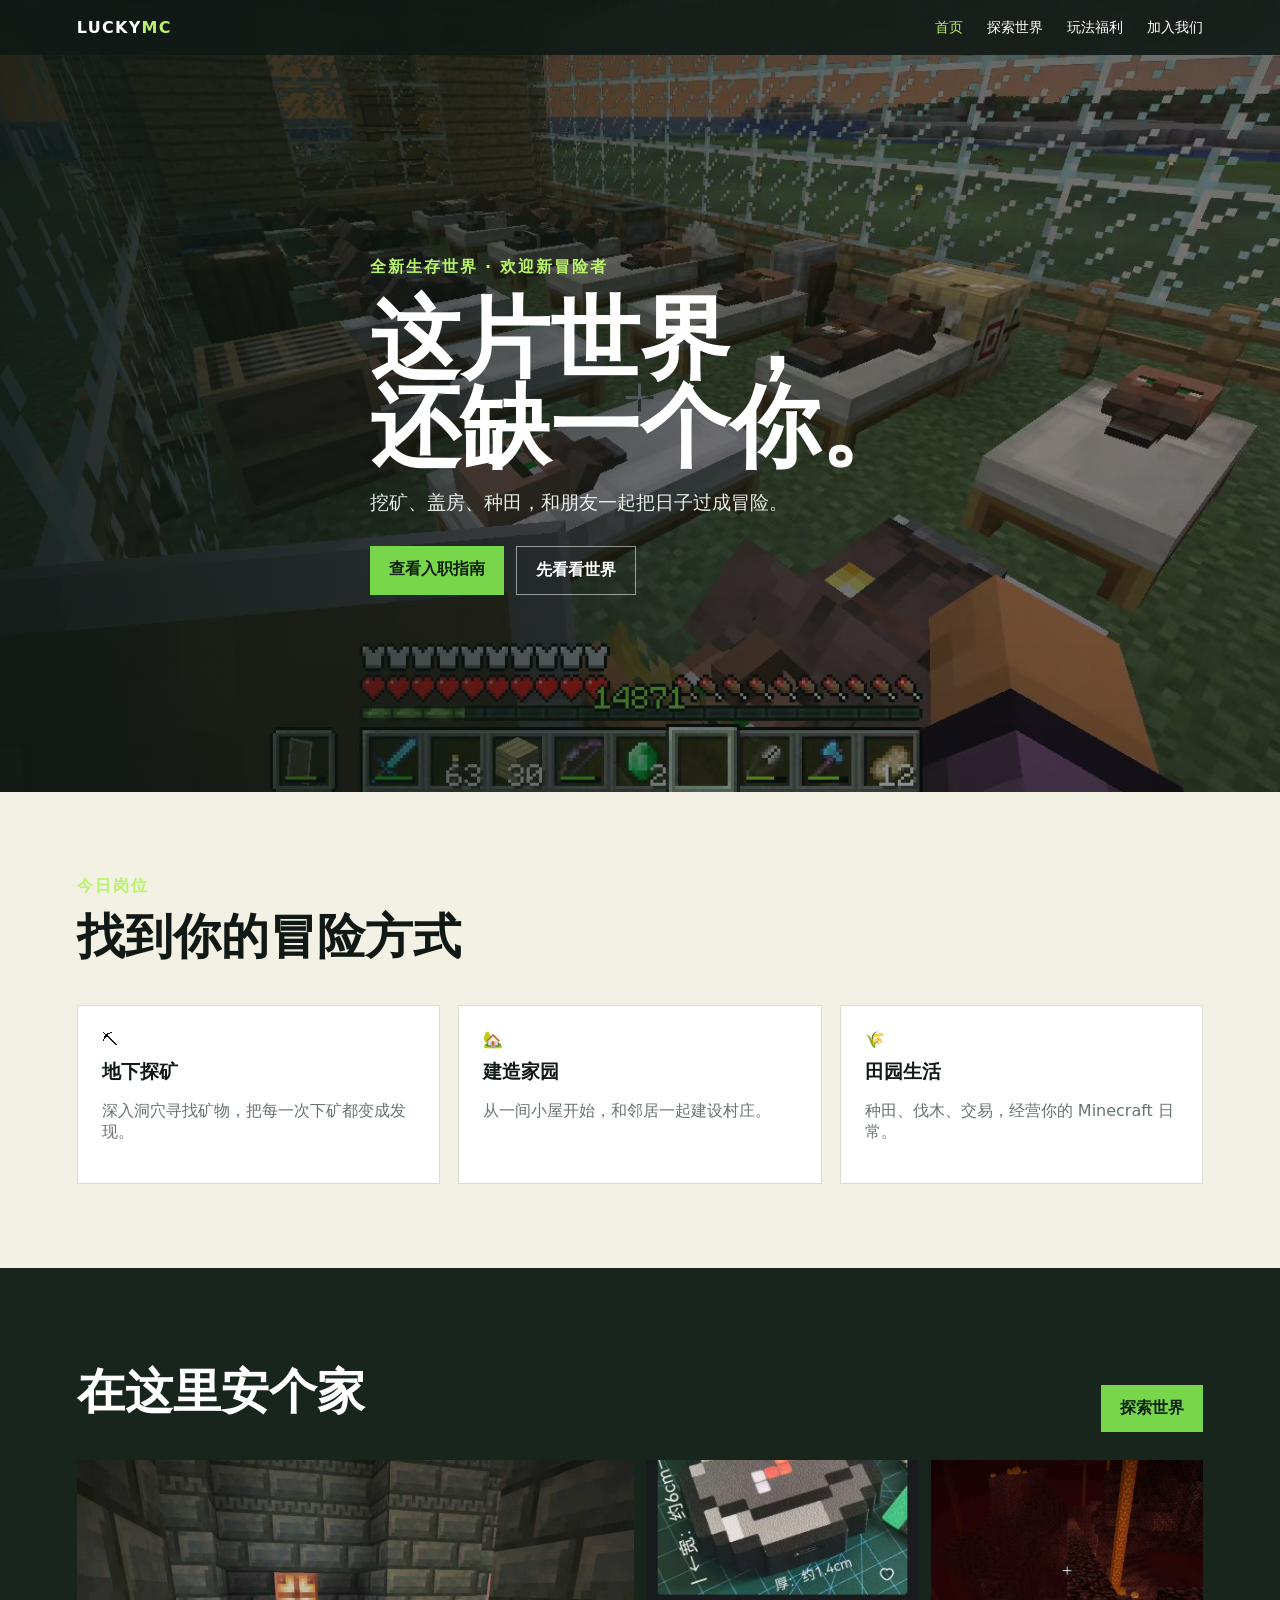
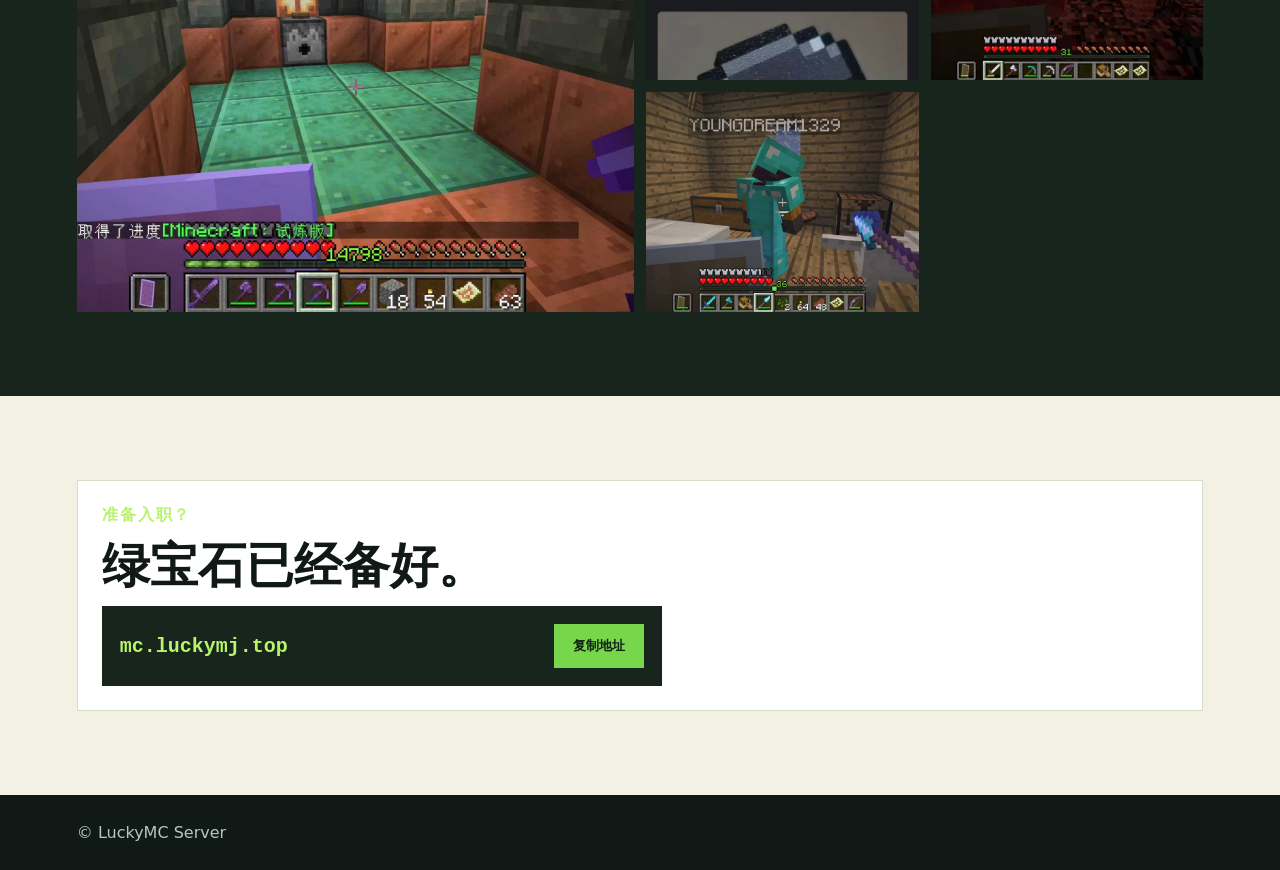
==== index.html @ 6609b3ad "feat: 创建 LuckyMC 原生多页面展示官网" ====
<!doctype html><meta charset="utf-8"><meta name="viewport" content="width=device-width,initial-scale=1"><title>LuckyMC</title><link rel="stylesheet" href="style.css"><header class="nav"><a class="brand" href="index.html">LUCKY<span>MC</span></a><button class="menu">菜单</button><nav class="navlinks"><a class="active" href="index.html">首页</a><a href="world.html">探索世界</a><a href="play.html">玩法福利</a><a href="join.html">加入我们</a></nav></header><main><section class="hero"><div class="hero-inner"><div class="kicker">全新生存世界 · 欢迎新冒险者</div><h1>这片世界，<br>还缺一个你。</h1><p>挖矿、盖房、种田，和朋友一起把日子过成冒险。</p><div class="actions"><a class="btn" href="join.html">查看入职指南</a><a class="btn alt" href="world.html">先看看世界</a></div></div></section><section class="section"><div class="section-head"><div><div class="kicker">今日岗位</div><h2>找到你的冒险方式</h2></div></div><div class="grid"><article class="card"><div class="icon">⛏</div><h3>地下探矿</h3><p class="muted">深入洞穴寻找矿物，把每一次下矿都变成发现。</p></article><article class="card"><div class="icon">🏡</div><h3>建造家园</h3><p class="muted">从一间小屋开始，和邻居一起建设村庄。</p></article><article class="card"><div class="icon">🌾</div><h3>田园生活</h3><p class="muted">种田、伐木、交易，经营你的 Minecraft 日常。</p></article></div></section><section class="section strip"><div class="section-head"><h2>在这里安个家</h2><a class="btn" href="world.html">探索世界</a></div><div class="gallery"><img src="picture/minecraft2.jpg"><img src="picture/minecraft3.jpg"><img src="picture/minecraft4.jpg"><img src="picture/minecraft5.jpg"></div></section><section class="section"><div class="card"><div class="kicker">准备入职？</div><h2>绿宝石已经备好。</h2><div class="copybox">mc.luckymj.top <button class="btn" data-copy="mc.luckymj.top">复制地址</button></div></div></section></main><footer>© LuckyMC Server</footer><script src="script.js"></script>
---- style.css ----
:root{--g:#78d64b;--l:#b8f36a;--ink:#101915;--p:#f3f0e4;--m:#69736d;--line:#d7dece}*{box-sizing:border-box}body{margin:0;background:var(--p);color:var(--ink);font-family:system-ui,-apple-system,"Microsoft YaHei",sans-serif}a{text-decoration:none;color:inherit}.nav{position:fixed;z-index:5;top:0;left:0;right:0;display:flex;justify-content:space-between;align-items:center;padding:18px 6vw;background:#101915dd;color:white;backdrop-filter:blur(12px)}.brand{font-weight:900;letter-spacing:.08em}.brand span,.kicker{color:var(--l)}.navlinks{display:flex;gap:24px;font-size:14px}.navlinks a:hover,.navlinks .active{color:var(--l)}.menu{display:none;background:none;color:white;border:1px solid #fff6;padding:8px}.hero{min-height:88vh;display:grid;place-items:center;padding:130px 6vw 70px;background:linear-gradient(90deg,#0d1813d9,#0d181350),url('picture/minecraft1.jpg') center/cover;color:white}.hero-inner{max-width:850px}.kicker{font-weight:800;letter-spacing:.12em}.hero h1{font-size:clamp(42px,7vw,92px);line-height:.98;margin:18px 0}.hero p{font-size:19px;max-width:620px;color:#e8eee8}.actions{display:flex;gap:12px;flex-wrap:wrap;margin-top:30px}.btn{display:inline-flex;justify-content:center;border:0;padding:13px 19px;background:var(--g);color:#102012;font-weight:800;cursor:pointer}.btn.alt{background:transparent;color:white;border:1px solid #fff8}.section{padding:84px 6vw}.section-head{display:flex;justify-content:space-between;align-items:end;margin-bottom:28px}.section h2{font-size:clamp(28px,4vw,48px);margin:8px 0}.muted{color:var(--m)}.grid{display:grid;grid-template-columns:repeat(3,1fr);gap:18px}.card{background:#fff;border:1px solid var(--line);padding:24px}.card h3{margin:10px 0}.strip{background:#18251d;color:white}.strip .muted{color:#bdcabc}.gallery{display:grid;grid-template-columns:repeat(4,1fr);gap:12px}.gallery img{width:100%;height:220px;object-fit:cover;cursor:pointer}.gallery img:first-child{grid-column:span 2;grid-row:span 2;height:452px}.copybox{display:flex;gap:10px;align-items:center;background:#18251d;color:var(--l);padding:18px;font:700 20px monospace;max-width:560px}.copybox button{margin-left:auto}.page-hero{padding:150px 6vw 80px;background:linear-gradient(90deg,#101915e8,#10191577),url('picture/minecraft2.jpg') center/cover;color:white}.page-hero h1{font-size:clamp(42px,6vw,72px);margin:12px 0}.step{display:flex;gap:18px;padding:22px 0;border-bottom:1px solid var(--line)}.step b{display:grid;place-items:center;min-width:38px;height:38px;background:var(--g)}.faq details{background:white;border-bottom:1px solid var(--line);padding:18px}.faq summary{cursor:pointer;font-weight:800}footer{padding:28px 6vw;background:#101915;color:#b8c6ba;display:flex;justify-content:space-between;flex-wrap:wrap}@media(max-width:760px){.navlinks{display:none;position:absolute;top:64px;left:0;right:0;background:#101915;padding:18px 6vw;flex-direction:column}.navlinks.open{display:flex}.menu{display:block}.grid{grid-template-columns:1fr}.gallery{grid-template-columns:1fr 1fr}.gallery img,.gallery img:first-child{height:180px;grid-column:auto;grid-row:auto}.copybox{font-size:15px}.section-head{display:block}}
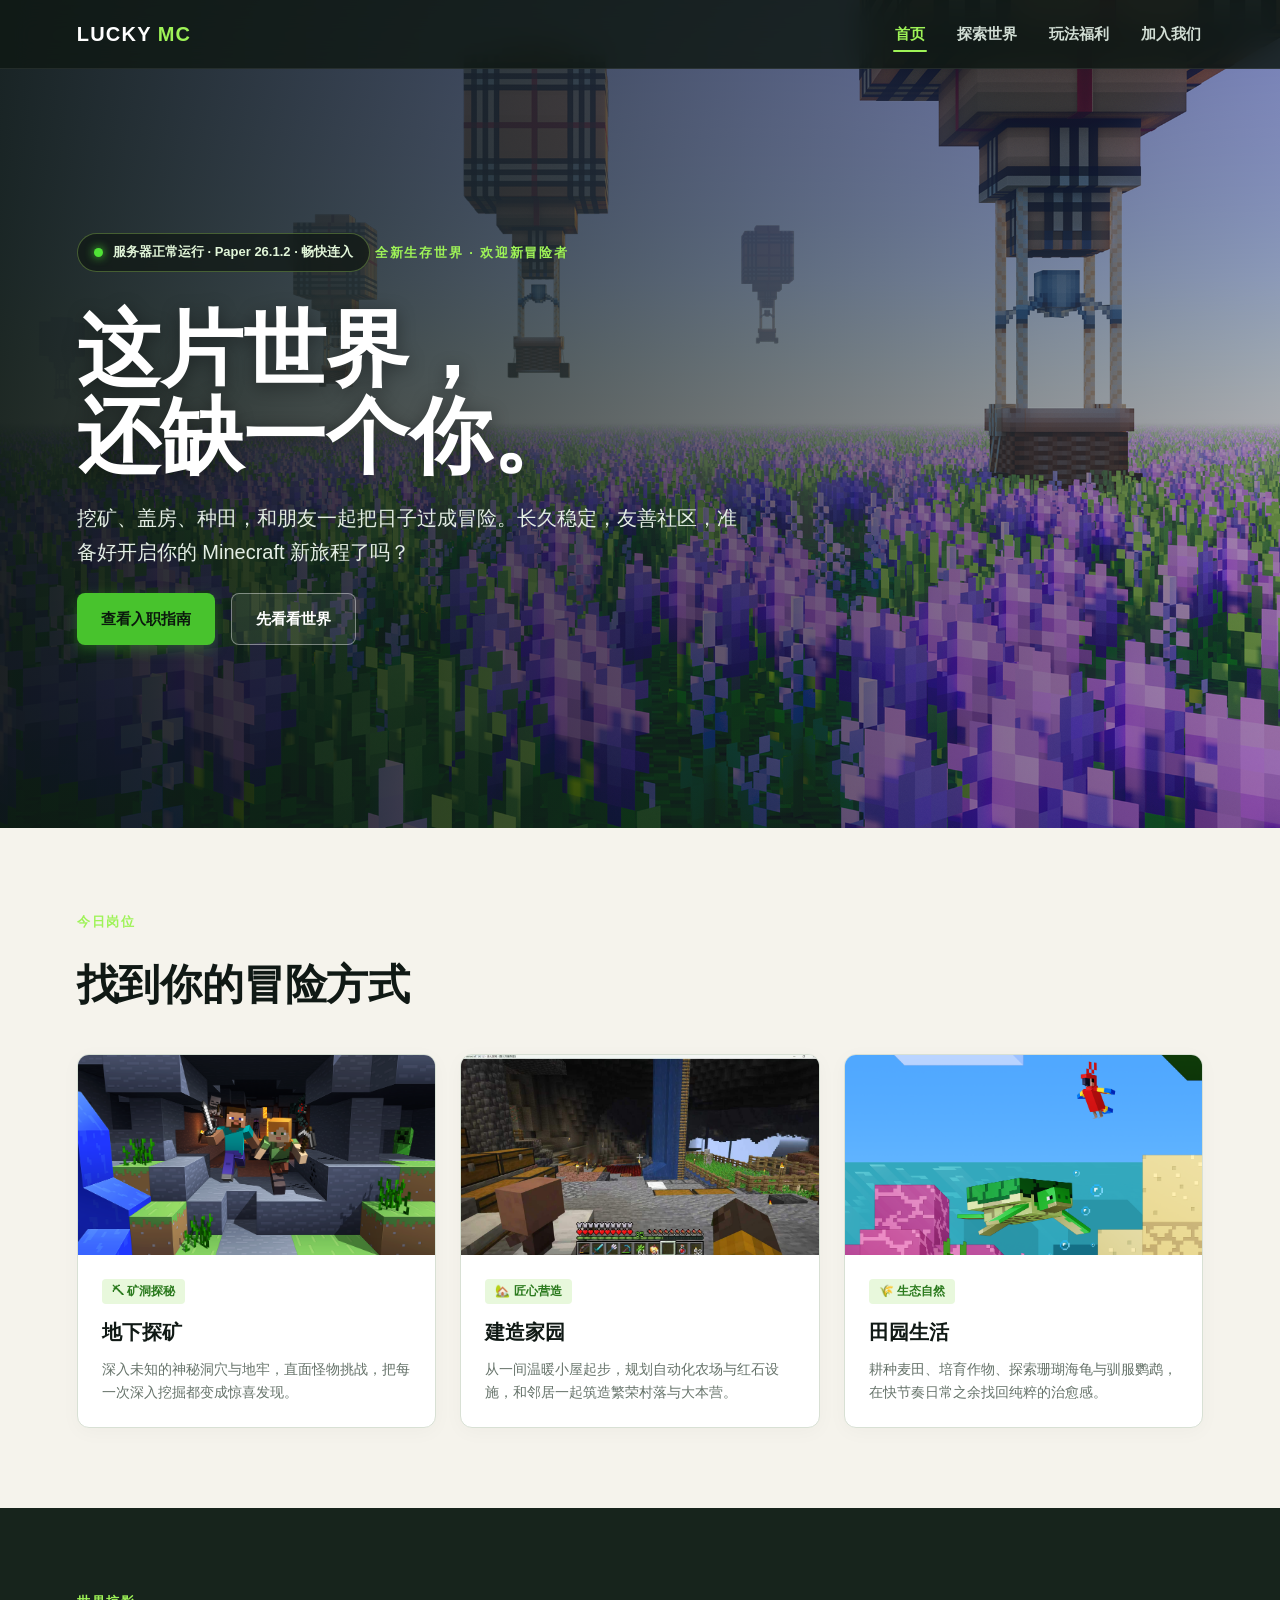
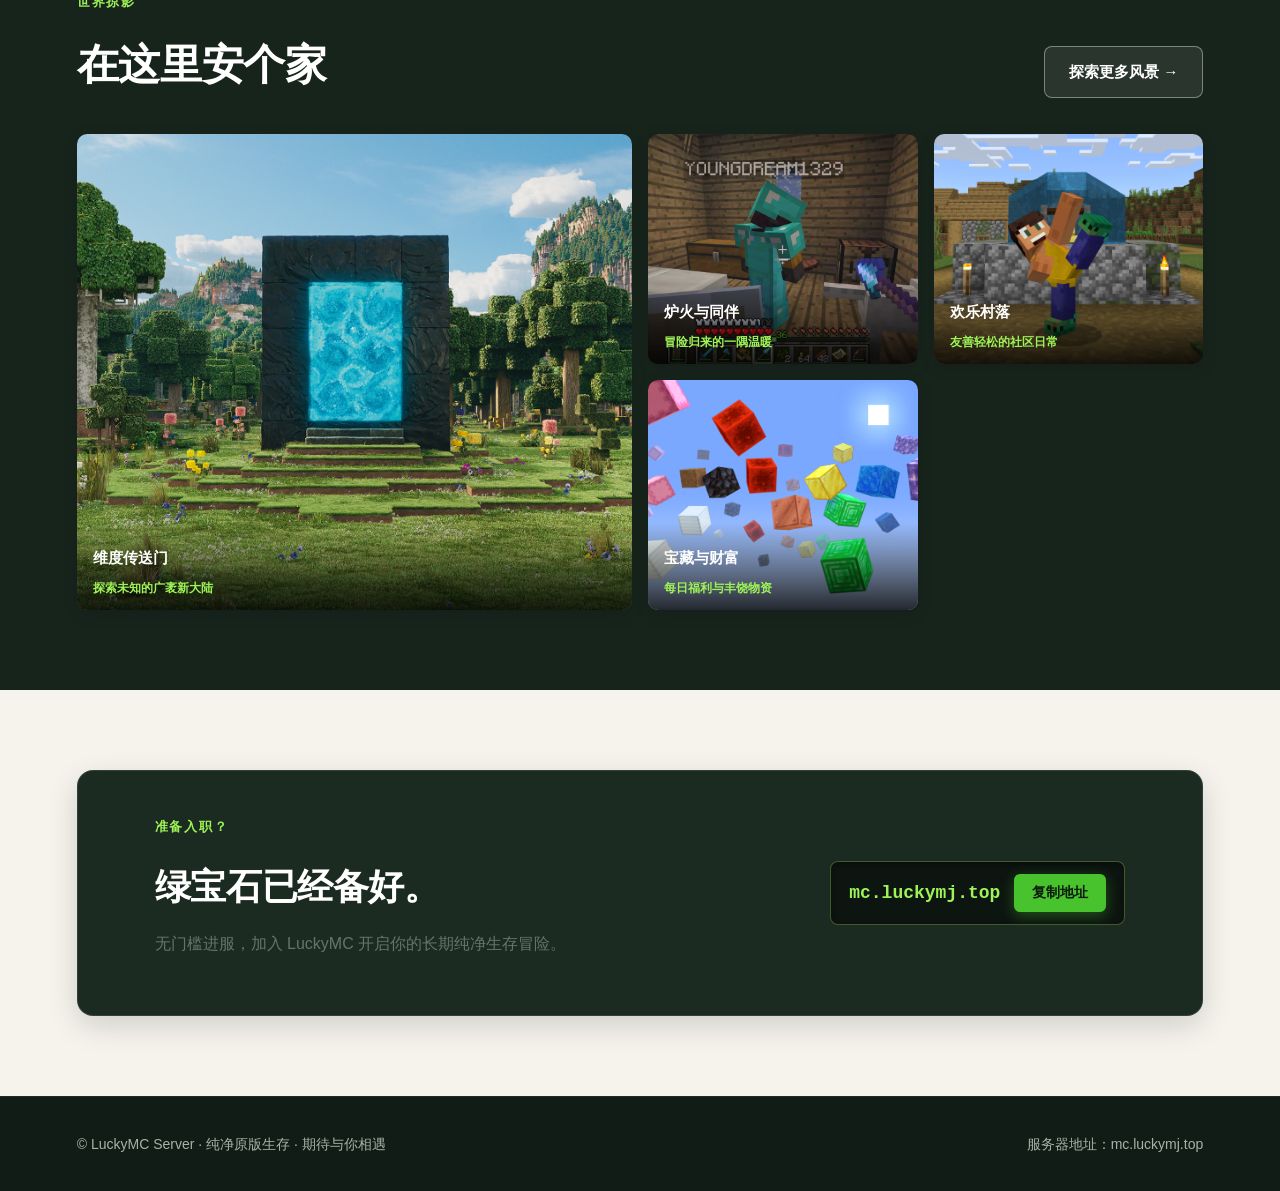
==== commit bc6f4779: "feat: 升级官网视觉与内容，重组高清图片，接入实时在线状态与海报展台" ====
--- a/index.html
+++ b/index.html
@@ -1 +1,143 @@
-<!doctype html><meta charset="utf-8"><meta name="viewport" content="width=device-width,initial-scale=1"><title>LuckyMC</title><link rel="stylesheet" href="style.css"><header class="nav"><a class="brand" href="index.html">LUCKY<span>MC</span></a><button class="menu">菜单</button><nav class="navlinks"><a class="active" href="index.html">首页</a><a href="world.html">探索世界</a><a href="play.html">玩法福利</a><a href="join.html">加入我们</a></nav></header><main><section class="hero"><div class="hero-inner"><div class="kicker">全新生存世界 · 欢迎新冒险者</div><h1>这片世界，<br>还缺一个你。</h1><p>挖矿、盖房、种田，和朋友一起把日子过成冒险。</p><div class="actions"><a class="btn" href="join.html">查看入职指南</a><a class="btn alt" href="world.html">先看看世界</a></div></div></section><section class="section"><div class="section-head"><div><div class="kicker">今日岗位</div><h2>找到你的冒险方式</h2></div></div><div class="grid"><article class="card"><div class="icon">⛏</div><h3>地下探矿</h3><p class="muted">深入洞穴寻找矿物，把每一次下矿都变成发现。</p></article><article class="card"><div class="icon">🏡</div><h3>建造家园</h3><p class="muted">从一间小屋开始，和邻居一起建设村庄。</p></article><article class="card"><div class="icon">🌾</div><h3>田园生活</h3><p class="muted">种田、伐木、交易，经营你的 Minecraft 日常。</p></article></div></section><section class="section strip"><div class="section-head"><h2>在这里安个家</h2><a class="btn" href="world.html">探索世界</a></div><div class="gallery"><img src="picture/minecraft2.jpg"><img src="picture/minecraft3.jpg"><img src="picture/minecraft4.jpg"><img src="picture/minecraft5.jpg"></div></section><section class="section"><div class="card"><div class="kicker">准备入职？</div><h2>绿宝石已经备好。</h2><div class="copybox">mc.luckymj.top <button class="btn" data-copy="mc.luckymj.top">复制地址</button></div></div></section></main><footer>© LuckyMC Server</footer><script src="script.js"></script>
+<!doctype html>
+<html lang="zh-CN">
+<head>
+  <meta charset="utf-8">
+  <meta name="viewport" content="width=device-width, initial-scale=1">
+  <title>LuckyMC · 全新原版纯净生存世界</title>
+  <meta name="description" content="LuckyMC Minecraft 纯净生存服务器，欢迎新冒险者！挖矿、建造、种田，和朋友一起探索广阔世界。">
+  <link rel="icon" href="data:image/svg+xml,<svg xmlns='http://www.w3.org/2000/svg' viewBox='0 0 16 16'><rect width='16' height='16' rx='3' fill='%23101915'/><polygon points='8,2 14,5 14,11 8,14 2,11 2,5' fill='%2378d64b'/><polygon points='8,4 12,6 12,10 8,12 4,10 4,6' fill='%23b8f36a'/><polygon points='8,5 11,7 8,9 5,7' fill='%23eafdd1'/></svg>">
+  <link rel="stylesheet" href="style.css">
+</head>
+<body>
+  <header class="nav">
+    <a class="brand" href="index.html">LUCKY<span>MC</span></a>
+    <button class="menu" aria-label="切换菜单">菜单</button>
+    <nav class="navlinks">
+      <a class="active" href="index.html">首页</a>
+      <a href="world.html">探索世界</a>
+      <a href="play.html">玩法福利</a>
+      <a href="join.html">加入我们</a>
+    </nav>
+  </header>
+
+  <main>
+    <section class="hero hero-home">
+      <div class="hero-inner">
+        <div class="server-status-badge">
+          <span class="status-dot"></span>
+          <span class="status-text">服务器在线 · Paper 26.1.2 · 畅快连入</span>
+        </div>
+        <div class="kicker">全新生存世界 · 欢迎新冒险者</div>
+        <h1>这片世界，<br>还缺一个你。</h1>
+        <p>挖矿、盖房、种田，和朋友一起把日子过成冒险。长久稳定，友善社区，准备好开启你的 Minecraft 新旅程了吗？</p>
+        <div class="actions">
+          <a class="btn" href="join.html">查看入职指南</a>
+          <a class="btn alt" href="world.html">先看看世界</a>
+        </div>
+      </div>
+    </section>
+
+    <section class="section">
+      <div class="section-head">
+        <div>
+          <div class="kicker">今日岗位</div>
+          <h2>找到你的冒险方式</h2>
+        </div>
+      </div>
+      <div class="grid">
+        <article class="card">
+          <div class="card-img-wrap">
+            <img class="card-img" src="picture/minecraft6.jpg" alt="地下探矿与地牢探险" loading="lazy">
+          </div>
+          <div class="card-body">
+            <span class="card-tag">⛏ 矿洞探秘</span>
+            <h3>地下探矿</h3>
+            <p class="muted">深入未知的神秘洞穴与地牢，直面怪物挑战，把每一次深入挖掘都变成惊喜发现。</p>
+          </div>
+        </article>
+        <article class="card">
+          <div class="card-img-wrap">
+            <img class="card-img" src="picture/minecraft9.jpg" alt="建造家园与地下基地" loading="lazy">
+          </div>
+          <div class="card-body">
+            <span class="card-tag">🏡 匠心营造</span>
+            <h3>建造家园</h3>
+            <p class="muted">从一间温暖小屋起步，规划自动化农场与红石设施，和邻居一起筑造繁荣村落与大本营。</p>
+          </div>
+        </article>
+        <article class="card">
+          <div class="card-img-wrap">
+            <img class="card-img" src="picture/minecraft13.png" alt="田园生活与海洋生态" loading="lazy">
+          </div>
+          <div class="card-body">
+            <span class="card-tag">🌾 生态自然</span>
+            <h3>田园生活</h3>
+            <p class="muted">耕种麦田、培育作物、探索珊瑚海龟与驯服鹦鹉，在快节奏日常之余找回纯粹的治愈感。</p>
+          </div>
+        </article>
+      </div>
+    </section>
+
+    <section class="section strip">
+      <div class="section-head">
+        <div>
+          <div class="kicker">世界掠影</div>
+          <h2>在这里安个家</h2>
+        </div>
+        <a class="btn alt" href="world.html">探索更多风景 →</a>
+      </div>
+      <div class="gallery">
+        <div class="gallery-item featured">
+          <img src="picture/minecraft17.png" alt="旷野中的光影传送门" loading="lazy">
+          <div class="gallery-info">
+            <h4>维度传送门</h4>
+            <span>探索未知的广袤新大陆</span>
+          </div>
+        </div>
+        <div class="gallery-item">
+          <img src="picture/minecraft5.jpg" alt="温馨木屋与猫咪" loading="lazy">
+          <div class="gallery-info">
+            <h4>炉火与同伴</h4>
+            <span>冒险归来的一隅温暖</span>
+          </div>
+        </div>
+        <div class="gallery-item">
+          <img src="picture/minecraft16.png" alt="村庄水井欢聚" loading="lazy">
+          <div class="gallery-info">
+            <h4>欢乐村落</h4>
+            <span>友善轻松的社区日常</span>
+          </div>
+        </div>
+        <div class="gallery-item">
+          <img src="picture/minecraft15.png" alt="浮空矿物与绿宝石" loading="lazy">
+          <div class="gallery-info">
+            <h4>宝藏与财富</h4>
+            <span>每日福利与丰饶物资</span>
+          </div>
+        </div>
+      </div>
+    </section>
+
+    <section class="section">
+      <div class="cta-box">
+        <div>
+          <div class="kicker">准备入职？</div>
+          <h2>绿宝石已经备好。</h2>
+          <p class="muted">无门槛进服，加入 LuckyMC 开启你的长期纯净生存冒险。</p>
+        </div>
+        <div class="copybox">
+          <span>mc.luckymj.top</span>
+          <button class="btn" data-copy="mc.luckymj.top">复制地址</button>
+        </div>
+      </div>
+    </section>
+  </main>
+
+  <footer>
+    <div>© LuckyMC Server · 纯净原版生存 · 期待与你相遇</div>
+    <div>服务器地址：<a href="join.html">mc.luckymj.top</a></div>
+  </footer>
+
+  <script src="script.js"></script>
+</body>
+</html>
--- a/style.css
+++ b/style.css
@@ -1 +1,765 @@
-:root{--g:#78d64b;--l:#b8f36a;--ink:#101915;--p:#f3f0e4;--m:#69736d;--line:#d7dece}*{box-sizing:border-box}body{margin:0;background:var(--p);color:var(--ink);font-family:system-ui,-apple-system,"Microsoft YaHei",sans-serif}a{text-decoration:none;color:inherit}.nav{position:fixed;z-index:5;top:0;left:0;right:0;display:flex;justify-content:space-between;align-items:center;padding:18px 6vw;background:#101915dd;color:white;backdrop-filter:blur(12px)}.brand{font-weight:900;letter-spacing:.08em}.brand span,.kicker{color:var(--l)}.navlinks{display:flex;gap:24px;font-size:14px}.navlinks a:hover,.navlinks .active{color:var(--l)}.menu{display:none;background:none;color:white;border:1px solid #fff6;padding:8px}.hero{min-height:88vh;display:grid;place-items:center;padding:130px 6vw 70px;background:linear-gradient(90deg,#0d1813d9,#0d181350),url('picture/minecraft1.jpg') center/cover;color:white}.hero-inner{max-width:850px}.kicker{font-weight:800;letter-spacing:.12em}.hero h1{font-size:clamp(42px,7vw,92px);line-height:.98;margin:18px 0}.hero p{font-size:19px;max-width:620px;color:#e8eee8}.actions{display:flex;gap:12px;flex-wrap:wrap;margin-top:30px}.btn{display:inline-flex;justify-content:center;border:0;padding:13px 19px;background:var(--g);color:#102012;font-weight:800;cursor:pointer}.btn.alt{background:transparent;color:white;border:1px solid #fff8}.section{padding:84px 6vw}.section-head{display:flex;justify-content:space-between;align-items:end;margin-bottom:28px}.section h2{font-size:clamp(28px,4vw,48px);margin:8px 0}.muted{color:var(--m)}.grid{display:grid;grid-template-columns:repeat(3,1fr);gap:18px}.card{background:#fff;border:1px solid var(--line);padding:24px}.card h3{margin:10px 0}.strip{background:#18251d;color:white}.strip .muted{color:#bdcabc}.gallery{display:grid;grid-template-columns:repeat(4,1fr);gap:12px}.gallery img{width:100%;height:220px;object-fit:cover;cursor:pointer}.gallery img:first-child{grid-column:span 2;grid-row:span 2;height:452px}.copybox{display:flex;gap:10px;align-items:center;background:#18251d;color:var(--l);padding:18px;font:700 20px monospace;max-width:560px}.copybox button{margin-left:auto}.page-hero{padding:150px 6vw 80px;background:linear-gradient(90deg,#101915e8,#10191577),url('picture/minecraft2.jpg') center/cover;color:white}.page-hero h1{font-size:clamp(42px,6vw,72px);margin:12px 0}.step{display:flex;gap:18px;padding:22px 0;border-bottom:1px solid var(--line)}.step b{display:grid;place-items:center;min-width:38px;height:38px;background:var(--g)}.faq details{background:white;border-bottom:1px solid var(--line);padding:18px}.faq summary{cursor:pointer;font-weight:800}footer{padding:28px 6vw;background:#101915;color:#b8c6ba;display:flex;justify-content:space-between;flex-wrap:wrap}@media(max-width:760px){.navlinks{display:none;position:absolute;top:64px;left:0;right:0;background:#101915;padding:18px 6vw;flex-direction:column}.navlinks.open{display:flex}.menu{display:block}.grid{grid-template-columns:1fr}.gallery{grid-template-columns:1fr 1fr}.gallery img,.gallery img:first-child{height:180px;grid-column:auto;grid-row:auto}.copybox{font-size:15px}.section-head{display:block}}
+:root {
+  --g: #48c32d;
+  --l: #9ef357;
+  --g-glow: rgba(72, 195, 45, 0.4);
+  --ink: #101915;
+  --p: #f5f3ec;
+  --card-bg: #ffffff;
+  --m: #66736a;
+  --line: #d8e0d4;
+  --dark: #121c16;
+  --dark-strip: #17241c;
+  --dark-card: #1c2b21;
+  --radius: 12px;
+}
+
+* {
+  box-sizing: border-box;
+}
+
+body {
+  margin: 0;
+  background: var(--p);
+  color: var(--ink);
+  font-family: -apple-system, BlinkMacSystemFont, "Segoe UI", Roboto, "Microsoft YaHei", sans-serif;
+  line-height: 1.6;
+  overflow-x: hidden;
+}
+
+a {
+  text-decoration: none;
+  color: inherit;
+}
+
+/* 导航栏 */
+.nav {
+  position: fixed;
+  z-index: 50;
+  top: 0;
+  left: 0;
+  right: 0;
+  display: flex;
+  justify-content: space-between;
+  align-items: center;
+  padding: 16px 6vw;
+  background: rgba(16, 25, 21, 0.85);
+  color: white;
+  backdrop-filter: blur(14px);
+  -webkit-backdrop-filter: blur(14px);
+  border-bottom: 1px solid rgba(255, 255, 255, 0.08);
+  transition: background 0.3s;
+}
+
+.brand {
+  font-size: 20px;
+  font-weight: 900;
+  letter-spacing: 0.06em;
+  display: flex;
+  align-items: center;
+  gap: 6px;
+}
+
+.brand span,
+.kicker {
+  color: var(--l);
+}
+
+.navlinks {
+  display: flex;
+  align-items: center;
+  gap: 28px;
+  font-size: 15px;
+  font-weight: 600;
+}
+
+.navlinks a {
+  position: relative;
+  padding: 6px 2px;
+  color: #d1ddd4;
+  transition: color 0.2s;
+}
+
+.navlinks a:hover,
+.navlinks a.active {
+  color: var(--l);
+}
+
+.navlinks a.active::after {
+  content: "";
+  position: absolute;
+  bottom: 0;
+  left: 0;
+  right: 0;
+  height: 2px;
+  background: var(--l);
+  border-radius: 2px;
+}
+
+.menu {
+  display: none;
+  background: rgba(255, 255, 255, 0.1);
+  color: white;
+  border: 1px solid rgba(255, 255, 255, 0.2);
+  padding: 8px 14px;
+  border-radius: 6px;
+  cursor: pointer;
+  font-weight: 600;
+}
+
+/* Hero 主视觉区 - 各页面差异化 */
+.hero,
+.page-hero {
+  position: relative;
+  color: white;
+  background-size: cover;
+  background-position: center;
+  background-repeat: no-repeat;
+}
+
+/* 首页 Hero: 唯美紫罗兰花海与热气球 */
+.hero.hero-home {
+  min-height: 92vh;
+  display: flex;
+  align-items: center;
+  padding: 130px 6vw 80px;
+  background-image: linear-gradient(90deg, rgba(13, 24, 19, 0.92) 0%, rgba(13, 24, 19, 0.55) 60%, rgba(13, 24, 19, 0.3) 100%),
+    url('picture/minecraft14.png');
+}
+
+/* 探索世界 Hero: 4K 电影级光追传送门 */
+.page-hero.hero-world {
+  padding: 160px 6vw 90px;
+  background-image: linear-gradient(90deg, rgba(16, 25, 21, 0.9) 0%, rgba(16, 25, 21, 0.6) 100%),
+    url('picture/minecraft17.png');
+}
+
+/* 玩法福利 Hero: 经典原版野外冒险与探矿 */
+.page-hero.hero-play {
+  padding: 160px 6vw 90px;
+  background-image: linear-gradient(90deg, rgba(16, 25, 21, 0.9) 0%, rgba(16, 25, 21, 0.62) 100%),
+    url('picture/minecraft12.png');
+}
+
+/* 加入我们 Hero: 欢快起舞的村民与玩家 */
+.page-hero.hero-join {
+  padding: 160px 6vw 90px;
+  background-image: linear-gradient(90deg, rgba(16, 25, 21, 0.92) 0%, rgba(16, 25, 21, 0.65) 100%),
+    url('picture/minecraft16.png');
+}
+
+.hero-inner {
+  max-width: 860px;
+}
+
+.kicker {
+  display: inline-block;
+  font-size: 13px;
+  font-weight: 800;
+  letter-spacing: 0.14em;
+  text-transform: uppercase;
+  margin-bottom: 12px;
+}
+
+.hero h1,
+.page-hero h1 {
+  font-size: clamp(38px, 6.5vw, 84px);
+  line-height: 1.05;
+  margin: 12px 0 20px;
+  font-weight: 900;
+  text-shadow: 0 4px 18px rgba(0, 0, 0, 0.4);
+}
+
+.hero p,
+.page-hero p {
+  font-size: clamp(16px, 2vw, 20px);
+  max-width: 660px;
+  color: #e4eee5;
+  line-height: 1.7;
+  margin-bottom: 24px;
+}
+
+/* 实时服务器状态徽章 */
+.server-status-badge {
+  display: inline-flex;
+  align-items: center;
+  gap: 10px;
+  background: rgba(16, 25, 21, 0.75);
+  border: 1px solid rgba(184, 243, 106, 0.3);
+  padding: 8px 16px;
+  border-radius: 30px;
+  font-size: 13px;
+  font-weight: 600;
+  color: #e1f5d8;
+  margin-bottom: 22px;
+  backdrop-filter: blur(8px);
+  -webkit-backdrop-filter: blur(8px);
+}
+
+.status-dot {
+  width: 9px;
+  height: 9px;
+  background: #50e336;
+  border-radius: 50%;
+  display: inline-block;
+  box-shadow: 0 0 10px #50e336;
+  animation: pulse 2s infinite ease-in-out;
+}
+
+@keyframes pulse {
+  0% { transform: scale(0.95); opacity: 0.8; box-shadow: 0 0 4px #50e336; }
+  50% { transform: scale(1.15); opacity: 1; box-shadow: 0 0 12px #50e336; }
+  100% { transform: scale(0.95); opacity: 0.8; box-shadow: 0 0 4px #50e336; }
+}
+
+.actions {
+  display: flex;
+  gap: 16px;
+  flex-wrap: wrap;
+  margin-top: 24px;
+}
+
+.btn {
+  display: inline-flex;
+  align-items: center;
+  justify-content: center;
+  gap: 8px;
+  border: 0;
+  padding: 13px 24px;
+  background: var(--g);
+  color: #0b1a0d;
+  font-weight: 800;
+  font-size: 15px;
+  border-radius: 8px;
+  cursor: pointer;
+  box-shadow: 0 4px 14px rgba(72, 195, 45, 0.35);
+  transition: all 0.2s ease;
+}
+
+.btn:hover {
+  background: var(--l);
+  transform: translateY(-2px);
+  box-shadow: 0 6px 18px rgba(72, 195, 45, 0.5);
+}
+
+.btn.alt {
+  background: rgba(255, 255, 255, 0.08);
+  color: white;
+  border: 1px solid rgba(255, 255, 255, 0.4);
+  box-shadow: none;
+}
+
+.btn.alt:hover {
+  background: rgba(255, 255, 255, 0.2);
+  border-color: white;
+}
+
+/* 内容板块 */
+.section {
+  padding: 80px 6vw;
+  position: relative;
+}
+
+.section-head {
+  display: flex;
+  justify-content: space-between;
+  align-items: flex-end;
+  margin-bottom: 36px;
+  flex-wrap: wrap;
+  gap: 16px;
+}
+
+.section h2 {
+  font-size: clamp(28px, 3.8vw, 42px);
+  margin: 6px 0 0;
+  letter-spacing: -0.01em;
+}
+
+.muted {
+  color: var(--m);
+}
+
+/* 卡片网格 */
+.grid {
+  display: grid;
+  grid-template-columns: repeat(3, 1fr);
+  gap: 24px;
+}
+
+.grid-4 {
+  display: grid;
+  grid-template-columns: repeat(4, 1fr);
+  gap: 20px;
+}
+
+.card {
+  background: var(--card-bg);
+  border: 1px solid var(--line);
+  border-radius: var(--radius);
+  overflow: hidden;
+  box-shadow: 0 4px 20px rgba(0, 0, 0, 0.03);
+  transition: transform 0.25s ease, box-shadow 0.25s ease, border-color 0.25s ease;
+  display: flex;
+  flex-direction: column;
+}
+
+.card:hover {
+  transform: translateY(-6px);
+  box-shadow: 0 12px 30px rgba(0, 0, 0, 0.08);
+  border-color: #b5c7b3;
+}
+
+.card-img {
+  width: 100%;
+  height: 200px;
+  object-fit: cover;
+  display: block;
+  transition: transform 0.4s ease;
+}
+
+.card:hover .card-img {
+  transform: scale(1.04);
+}
+
+.card-img-wrap {
+  overflow: hidden;
+  position: relative;
+}
+
+.card-body {
+  padding: 24px;
+  flex: 1;
+  display: flex;
+  flex-direction: column;
+}
+
+.card-tag {
+  display: inline-block;
+  font-size: 12px;
+  font-weight: 700;
+  color: #2b7a1e;
+  background: #e8f8dc;
+  padding: 3px 10px;
+  border-radius: 4px;
+  margin-bottom: 12px;
+  align-self: flex-start;
+}
+
+.card h3 {
+  margin: 0 0 10px;
+  font-size: 20px;
+  font-weight: 800;
+}
+
+.card p {
+  margin: 0;
+  font-size: 14px;
+  line-height: 1.6;
+}
+
+/* 深色沉浸条带 (Strip) */
+.strip {
+  background: var(--dark-strip);
+  color: white;
+}
+
+.strip .muted {
+  color: #b6c4b8;
+}
+
+.strip .section-head h2 {
+  color: white;
+}
+
+/* 世界画廊网格 */
+.gallery {
+  display: grid;
+  grid-template-columns: repeat(4, 1fr);
+  gap: 16px;
+}
+
+.gallery-item {
+  position: relative;
+  overflow: hidden;
+  border-radius: 10px;
+  cursor: pointer;
+  background: #000;
+  box-shadow: 0 4px 15px rgba(0, 0, 0, 0.15);
+}
+
+.gallery-item img {
+  width: 100%;
+  height: 230px;
+  object-fit: cover;
+  display: block;
+  transition: transform 0.4s ease, opacity 0.3s;
+}
+
+.gallery-item:hover img {
+  transform: scale(1.06);
+  opacity: 0.92;
+}
+
+.gallery-item.featured {
+  grid-column: span 2;
+  grid-row: span 2;
+}
+
+.gallery-item.featured img {
+  height: 476px;
+}
+
+.gallery-info {
+  position: absolute;
+  inset: auto 0 0 0;
+  padding: 24px 16px 14px;
+  background: linear-gradient(to top, rgba(0, 0, 0, 0.85) 0%, rgba(0, 0, 0, 0) 100%);
+  color: white;
+  pointer-events: none;
+  transform: translateY(4px);
+  transition: transform 0.3s ease;
+}
+
+.gallery-item:hover .gallery-info {
+  transform: translateY(0);
+}
+
+.gallery-info h4 {
+  margin: 0 0 4px;
+  font-size: 15px;
+  font-weight: 800;
+}
+
+.gallery-info span {
+  font-size: 12px;
+  color: var(--l);
+  font-weight: 600;
+}
+
+/* 复制地址模块 */
+.cta-box {
+  background: var(--dark-card);
+  border: 1px solid rgba(255, 255, 255, 0.1);
+  border-radius: 16px;
+  padding: 42px 6vw;
+  color: white;
+  display: flex;
+  justify-content: space-between;
+  align-items: center;
+  flex-wrap: wrap;
+  gap: 28px;
+  box-shadow: 0 10px 30px rgba(0, 0, 0, 0.15);
+}
+
+.cta-box h2 {
+  font-size: clamp(26px, 3.5vw, 36px);
+  margin: 8px 0;
+}
+
+.copybox {
+  display: flex;
+  gap: 14px;
+  align-items: center;
+  background: #0d1510;
+  border: 1px solid rgba(184, 243, 106, 0.3);
+  color: var(--l);
+  padding: 12px 18px;
+  border-radius: 8px;
+  font: 700 18px "Consolas", "Courier New", monospace;
+  box-shadow: inset 0 2px 6px rgba(0, 0, 0, 0.4);
+}
+
+.copybox button {
+  padding: 10px 18px;
+  font-size: 14px;
+  border-radius: 6px;
+}
+
+/* 入职指南 (Join 页布局) */
+.join-layout {
+  display: grid;
+  grid-template-columns: 1fr 1.3fr;
+  gap: 48px;
+  align-items: start;
+}
+
+.poster-frame {
+  position: relative;
+  background: #fff;
+  padding: 10px;
+  border-radius: var(--radius);
+  box-shadow: 0 10px 35px rgba(0, 0, 0, 0.12);
+  border: 1px solid var(--line);
+  cursor: pointer;
+  transition: transform 0.3s ease, box-shadow 0.3s ease;
+}
+
+.poster-frame:hover {
+  transform: translateY(-4px);
+  box-shadow: 0 18px 45px rgba(0, 0, 0, 0.18);
+}
+
+.poster-img {
+  width: 100%;
+  height: auto;
+  border-radius: 8px;
+  display: block;
+}
+
+.poster-tip {
+  margin-top: 10px;
+  text-align: center;
+  font-size: 13px;
+  font-weight: 700;
+  color: #2b7a1e;
+  display: flex;
+  align-items: center;
+  justify-content: center;
+  gap: 6px;
+}
+
+.steps {
+  display: flex;
+  flex-direction: column;
+  gap: 20px;
+  margin-bottom: 36px;
+}
+
+.step {
+  display: flex;
+  gap: 20px;
+  padding: 20px;
+  background: white;
+  border: 1px solid var(--line);
+  border-radius: var(--radius);
+  align-items: flex-start;
+}
+
+.step b {
+  display: grid;
+  place-items: center;
+  min-width: 44px;
+  height: 44px;
+  background: var(--g);
+  color: #0b1a0d;
+  font-size: 20px;
+  font-weight: 900;
+  border-radius: 8px;
+  box-shadow: 0 3px 10px rgba(72, 195, 45, 0.3);
+}
+
+.step h3 {
+  margin: 0 0 6px;
+  font-size: 18px;
+}
+
+.step p {
+  margin: 0;
+  font-size: 14px;
+}
+
+/* FAQ 常见问答 */
+.faq {
+  display: flex;
+  flex-direction: column;
+  gap: 12px;
+}
+
+.faq details {
+  background: white;
+  border: 1px solid var(--line);
+  border-radius: 8px;
+  padding: 18px 22px;
+  transition: border-color 0.2s;
+}
+
+.faq details[open] {
+  border-color: #8edc6b;
+}
+
+.faq summary {
+  cursor: pointer;
+  font-weight: 800;
+  font-size: 16px;
+  outline: none;
+  list-style: none;
+  display: flex;
+  justify-content: space-between;
+  align-items: center;
+}
+
+.faq summary::-webkit-details-marker {
+  display: none;
+}
+
+.faq summary::after {
+  content: "+";
+  font-size: 22px;
+  color: #66736a;
+  transition: transform 0.2s ease;
+}
+
+.faq details[open] summary::after {
+  content: "−";
+  color: var(--g);
+}
+
+.faq p {
+  margin: 12px 0 0;
+  font-size: 14px;
+  line-height: 1.7;
+}
+
+/* 页脚 */
+footer {
+  padding: 36px 6vw;
+  background: var(--dark);
+  color: #a4b4a7;
+  display: flex;
+  justify-content: space-between;
+  align-items: center;
+  flex-wrap: wrap;
+  gap: 16px;
+  font-size: 14px;
+  border-top: 1px solid rgba(255, 255, 255, 0.06);
+}
+
+footer a:hover {
+  color: var(--l);
+}
+
+/* 升级版大图灯箱 Lightbox */
+.lightbox-modal {
+  position: fixed;
+  inset: 0;
+  z-index: 100;
+  background: rgba(5, 12, 8, 0.88);
+  backdrop-filter: blur(10px);
+  -webkit-backdrop-filter: blur(10px);
+  display: flex;
+  flex-direction: column;
+  justify-content: center;
+  align-items: center;
+  padding: 30px;
+  opacity: 0;
+  pointer-events: none;
+  transition: opacity 0.25s ease;
+}
+
+.lightbox-modal.active {
+  opacity: 1;
+  pointer-events: auto;
+}
+
+.lightbox-img {
+  max-width: 90vw;
+  max-height: 80vh;
+  object-fit: contain;
+  border-radius: 8px;
+  box-shadow: 0 10px 40px rgba(0, 0, 0, 0.6);
+  transform: scale(0.96);
+  transition: transform 0.25s ease;
+}
+
+.lightbox-modal.active .lightbox-img {
+  transform: scale(1);
+}
+
+.lightbox-caption {
+  margin-top: 16px;
+  color: #edf5ee;
+  font-size: 15px;
+  font-weight: 600;
+  text-align: center;
+  max-width: 800px;
+}
+
+.lightbox-close {
+  position: absolute;
+  top: 24px;
+  right: 28px;
+  background: rgba(255, 255, 255, 0.15);
+  border: 1px solid rgba(255, 255, 255, 0.3);
+  color: white;
+  width: 42px;
+  height: 42px;
+  border-radius: 50%;
+  font-size: 24px;
+  display: grid;
+  place-items: center;
+  cursor: pointer;
+  transition: all 0.2s;
+}
+
+.lightbox-close:hover {
+  background: rgba(255, 255, 255, 0.3);
+  transform: scale(1.08);
+}
+
+/* 响应式适配 */
+@media (max-width: 960px) {
+  .grid {
+    grid-template-columns: repeat(2, 1fr);
+  }
+  .grid-4 {
+    grid-template-columns: repeat(2, 1fr);
+  }
+  .gallery {
+    grid-template-columns: repeat(2, 1fr);
+  }
+  .gallery-item.featured {
+    grid-column: span 2;
+    grid-row: auto;
+  }
+  .gallery-item.featured img {
+    height: 300px;
+  }
+  .join-layout {
+    grid-template-columns: 1fr;
+  }
+}
+
+@media (max-width: 768px) {
+  .navlinks {
+    display: none;
+    position: absolute;
+    top: 62px;
+    left: 0;
+    right: 0;
+    background: #101915;
+    padding: 20px 6vw;
+    flex-direction: column;
+    align-items: flex-start;
+    gap: 16px;
+    border-bottom: 1px solid rgba(255, 255, 255, 0.1);
+  }
+  .navlinks.open {
+    display: flex;
+  }
+  .menu {
+    display: block;
+  }
+  .grid,
+  .grid-4 {
+    grid-template-columns: 1fr;
+  }
+  .gallery {
+    grid-template-columns: 1fr;
+  }
+  .gallery-item img,
+  .gallery-item.featured img {
+    height: 220px;
+  }
+  .cta-box {
+    flex-direction: column;
+    align-items: flex-start;
+  }
+  .copybox {
+    width: 100%;
+    font-size: 15px;
+    flex-wrap: wrap;
+  }
+  .copybox button {
+    margin-left: 0;
+    width: 100%;
+  }
+}
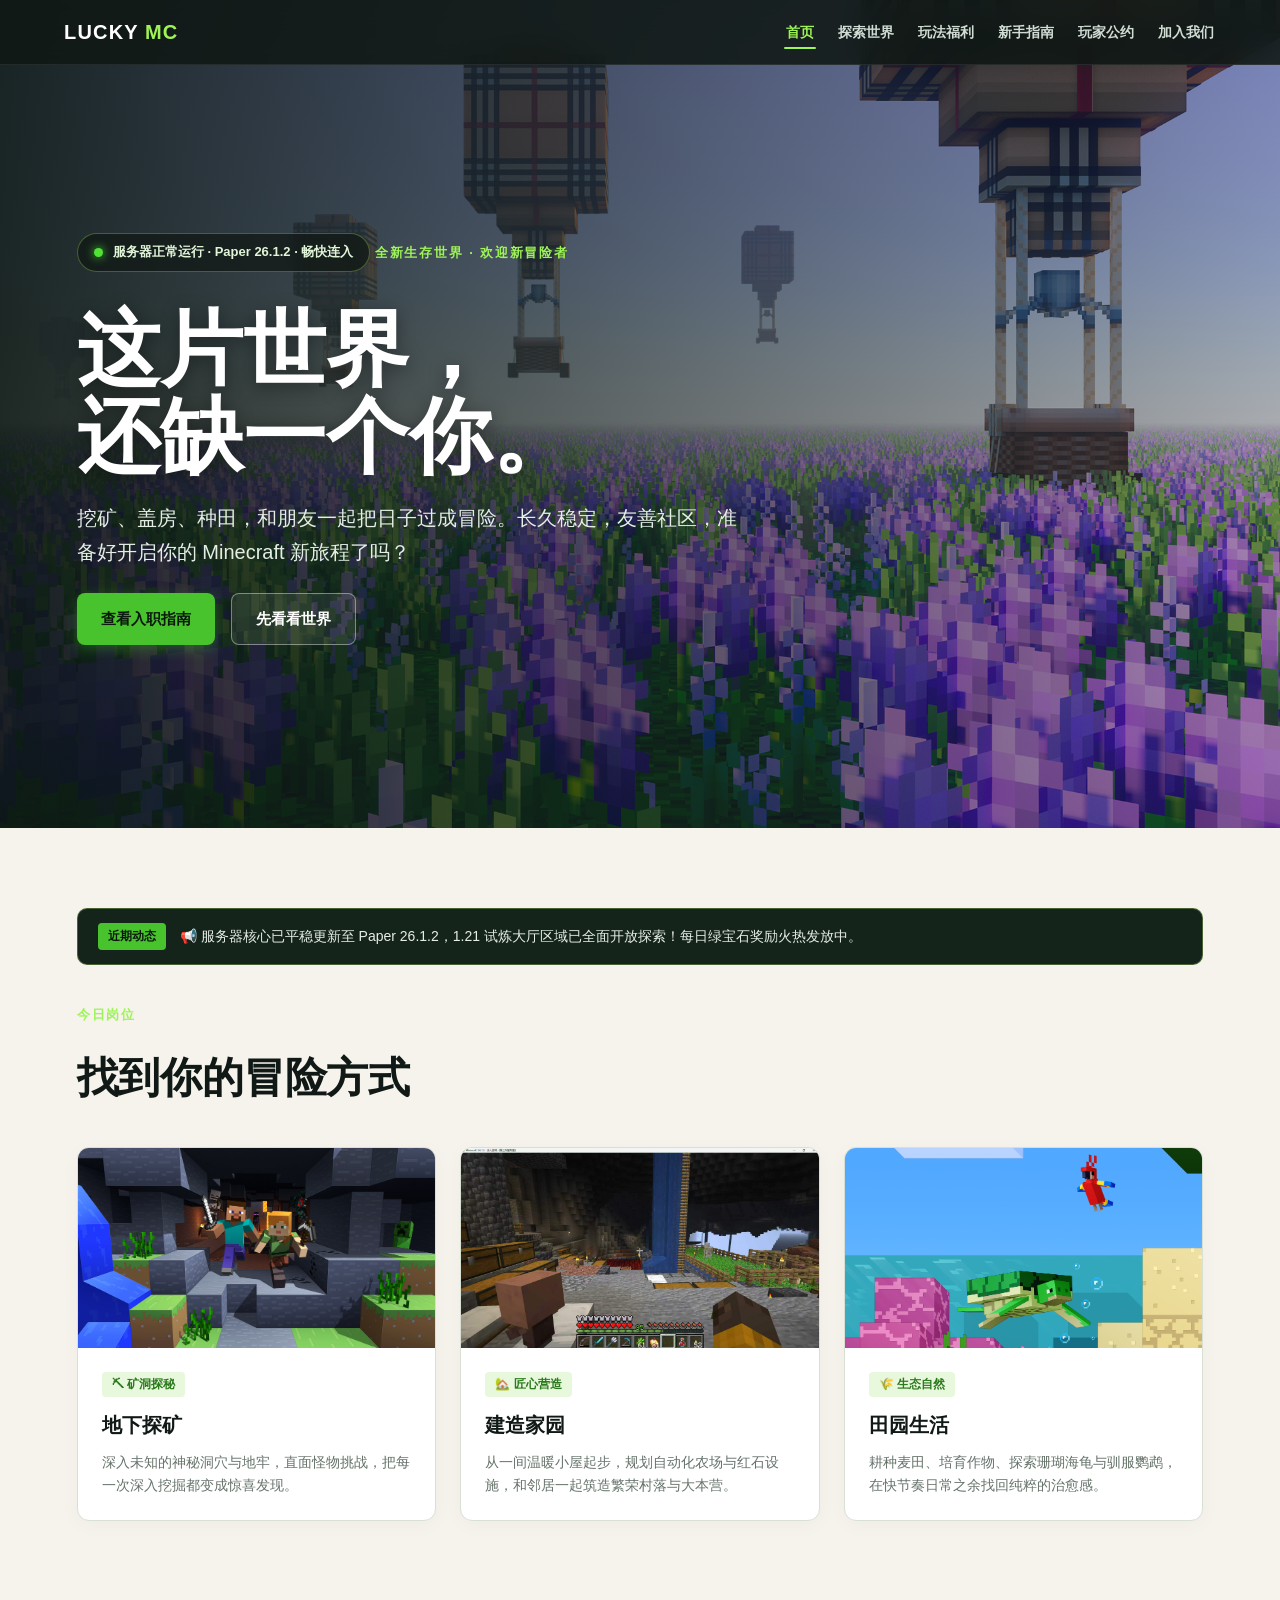
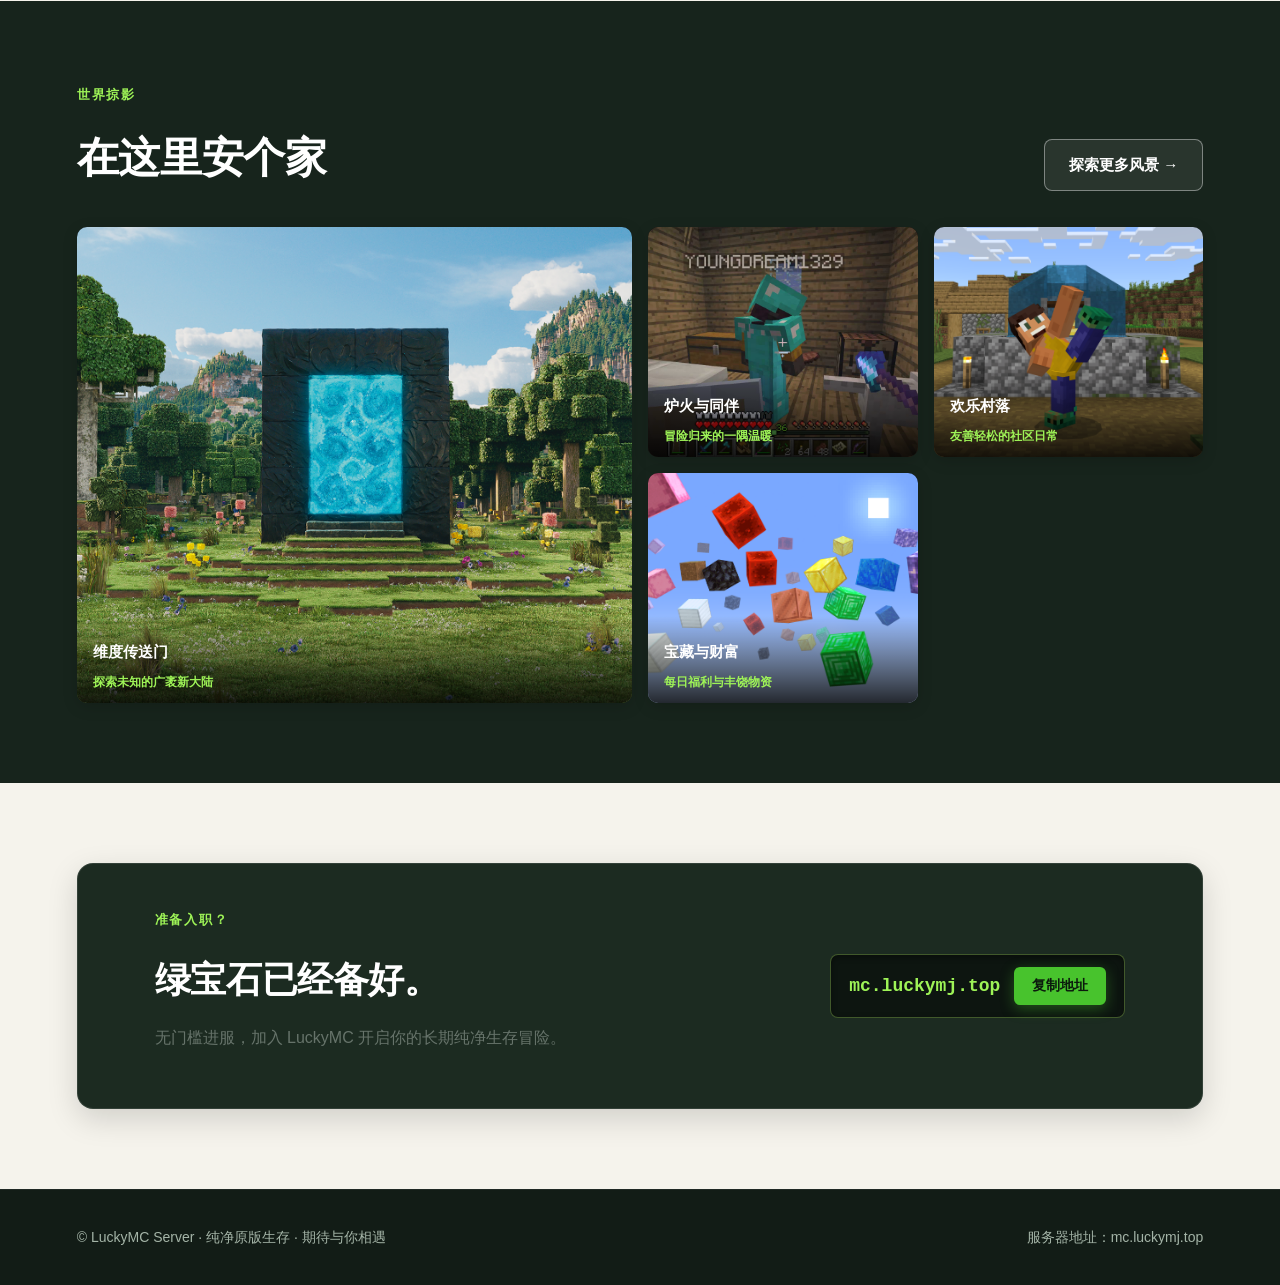
==== commit 714c282d: "feat: 升级为六页面大服架构，新增新手指南与玩家公约，联动更新部署配置" ====
--- a/index.html
+++ b/index.html
@@ -16,6 +16,8 @@
       <a class="active" href="index.html">首页</a>
       <a href="world.html">探索世界</a>
       <a href="play.html">玩法福利</a>
+      <a href="guide.html">新手指南</a>
+      <a href="rules.html">玩家公约</a>
       <a href="join.html">加入我们</a>
     </nav>
   </header>
@@ -38,6 +40,12 @@
     </section>
 
     <section class="section">
+      <!-- 近期动态通知栏 -->
+      <div class="notice-bar">
+        <span class="notice-badge">近期动态</span>
+        <span>📢 服务器核心已平稳更新至 Paper 26.1.2，1.21 试炼大厅区域已全面开放探索！每日绿宝石奖励火热发放中。</span>
+      </div>
+
       <div class="section-head">
         <div>
           <div class="kicker">今日岗位</div>
--- a/style.css
+++ b/style.css
@@ -41,8 +41,8 @@
   display: flex;
   justify-content: space-between;
   align-items: center;
-  padding: 16px 6vw;
-  background: rgba(16, 25, 21, 0.85);
+  padding: 15px 5vw;
+  background: rgba(16, 25, 21, 0.88);
   color: white;
   backdrop-filter: blur(14px);
   -webkit-backdrop-filter: blur(14px);
@@ -57,6 +57,7 @@
   display: flex;
   align-items: center;
   gap: 6px;
+  flex-shrink: 0;
 }
 
 .brand span,
@@ -67,8 +68,8 @@
 .navlinks {
   display: flex;
   align-items: center;
-  gap: 28px;
-  font-size: 15px;
+  gap: 20px;
+  font-size: 14px;
   font-weight: 600;
 }
 
@@ -77,6 +78,7 @@
   padding: 6px 2px;
   color: #d1ddd4;
   transition: color 0.2s;
+  white-space: nowrap;
 }
 
 .navlinks a:hover,
@@ -138,6 +140,20 @@
   padding: 160px 6vw 90px;
   background-image: linear-gradient(90deg, rgba(16, 25, 21, 0.9) 0%, rgba(16, 25, 21, 0.62) 100%),
     url('picture/minecraft12.png');
+}
+
+/* 新手指南 Hero: 附魔台与高级科技工具 */
+.page-hero.hero-guide {
+  padding: 160px 6vw 90px;
+  background-image: linear-gradient(90deg, rgba(16, 25, 21, 0.92) 0%, rgba(16, 25, 21, 0.65) 100%),
+    url('picture/minecraft10.jpg');
+}
+
+/* 玩家公约 Hero: 1.21 试炼大厅深邃石砖 */
+.page-hero.hero-rules {
+  padding: 160px 6vw 90px;
+  background-image: linear-gradient(90deg, rgba(16, 25, 21, 0.93) 0%, rgba(16, 25, 21, 0.68) 100%),
+    url('picture/minecraft2.jpg');
 }
 
 /* 加入我们 Hero: 欢快起舞的村民与玩家 */
@@ -278,17 +294,176 @@
   color: var(--m);
 }
 
+/* 公告提示栏 (Notice Bar) */
+.notice-bar {
+  display: flex;
+  align-items: center;
+  gap: 14px;
+  background: #15241b;
+  border: 1px solid rgba(184, 243, 106, 0.3);
+  border-radius: 10px;
+  padding: 14px 20px;
+  color: #e5eee6;
+  font-size: 14px;
+  margin-bottom: 36px;
+  flex-wrap: wrap;
+}
+
+.notice-badge {
+  background: var(--g);
+  color: #0b180e;
+  font-weight: 800;
+  padding: 4px 10px;
+  border-radius: 4px;
+  font-size: 12px;
+  flex-shrink: 0;
+}
+
+/* 指令卡片网格 (Command Grid) */
+.cmd-grid {
+  display: grid;
+  grid-template-columns: repeat(auto-fit, minmax(280px, 1fr));
+  gap: 16px;
+}
+
+.cmd-card {
+  background: white;
+  border: 1px solid var(--line);
+  border-radius: var(--radius);
+  padding: 18px 20px;
+  transition: transform 0.2s ease, box-shadow 0.2s ease;
+  display: flex;
+  flex-direction: column;
+  gap: 8px;
+}
+
+.cmd-card:hover {
+  transform: translateY(-3px);
+  box-shadow: 0 8px 24px rgba(0, 0, 0, 0.06);
+  border-color: #b5c7b3;
+}
+
+.cmd-head {
+  display: flex;
+  justify-content: space-between;
+  align-items: center;
+}
+
+.cmd-code {
+  font-family: "Consolas", "Courier New", monospace;
+  font-weight: 700;
+  font-size: 15px;
+  color: #1f6e16;
+  background: #edf7e9;
+  padding: 4px 10px;
+  border-radius: 6px;
+  display: inline-block;
+}
+
+.cmd-tag {
+  font-size: 12px;
+  color: var(--m);
+  font-weight: 600;
+}
+
+.cmd-desc {
+  margin: 0;
+  font-size: 13px;
+  color: #556259;
+  line-height: 1.5;
+}
+
+/* 核心坐标卡片 (Coordinate Grid) */
+.coord-grid {
+  display: grid;
+  grid-template-columns: repeat(auto-fit, minmax(260px, 1fr));
+  gap: 18px;
+  margin-top: 24px;
+}
+
+.coord-card {
+  background: white;
+  border: 1px solid var(--line);
+  border-radius: var(--radius);
+  padding: 22px;
+  transition: transform 0.2s ease;
+}
+
+.coord-card:hover {
+  transform: translateY(-3px);
+}
+
+.coord-card h4 {
+  margin: 0 0 6px;
+  font-size: 17px;
+}
+
+.coord-card p {
+  margin: 0 0 12px;
+  font-size: 13px;
+}
+
+.coord-pos {
+  font-family: "Consolas", "Courier New", monospace;
+  font-weight: 700;
+  color: var(--l);
+  background: #111a14;
+  padding: 6px 12px;
+  border-radius: 6px;
+  display: inline-block;
+  font-size: 13px;
+}
+
+/* 守则与 Mod 政策表格 (Mod Table) */
+.policy-table {
+  width: 100%;
+  border-collapse: collapse;
+  background: white;
+  border-radius: var(--radius);
+  overflow: hidden;
+  border: 1px solid var(--line);
+  box-shadow: 0 4px 18px rgba(0, 0, 0, 0.03);
+}
+
+.policy-table th,
+.policy-table td {
+  padding: 16px 20px;
+  text-align: left;
+  border-bottom: 1px solid var(--line);
+  font-size: 14px;
+}
+
+.policy-table th {
+  background: #f8faf6;
+  font-weight: 800;
+  color: var(--ink);
+}
+
+.tag-allow {
+  display: inline-block;
+  background: #e7f7e2;
+  color: #247718;
+  font-weight: 700;
+  padding: 3px 10px;
+  border-radius: 4px;
+  font-size: 12px;
+}
+
+.tag-ban {
+  display: inline-block;
+  background: #fee7e7;
+  color: #b71c1c;
+  font-weight: 700;
+  padding: 3px 10px;
+  border-radius: 4px;
+  font-size: 12px;
+}
+
 /* 卡片网格 */
 .grid {
   display: grid;
   grid-template-columns: repeat(3, 1fr);
   gap: 24px;
-}
-
-.grid-4 {
-  display: grid;
-  grid-template-columns: repeat(4, 1fr);
-  gap: 20px;
 }
 
 .card {
@@ -696,13 +871,17 @@
 }
 
 /* 响应式适配 */
+@media (max-width: 1080px) {
+  .navlinks {
+    gap: 14px;
+    font-size: 13px;
+  }
+}
+
 @media (max-width: 960px) {
   .grid {
     grid-template-columns: repeat(2, 1fr);
   }
-  .grid-4 {
-    grid-template-columns: repeat(2, 1fr);
-  }
   .gallery {
     grid-template-columns: repeat(2, 1fr);
   }
@@ -718,11 +897,11 @@
   }
 }
 
-@media (max-width: 768px) {
+@media (max-width: 820px) {
   .navlinks {
     display: none;
     position: absolute;
-    top: 62px;
+    top: 60px;
     left: 0;
     right: 0;
     background: #101915;
@@ -738,8 +917,7 @@
   .menu {
     display: block;
   }
-  .grid,
-  .grid-4 {
+  .grid {
     grid-template-columns: 1fr;
   }
   .gallery {
